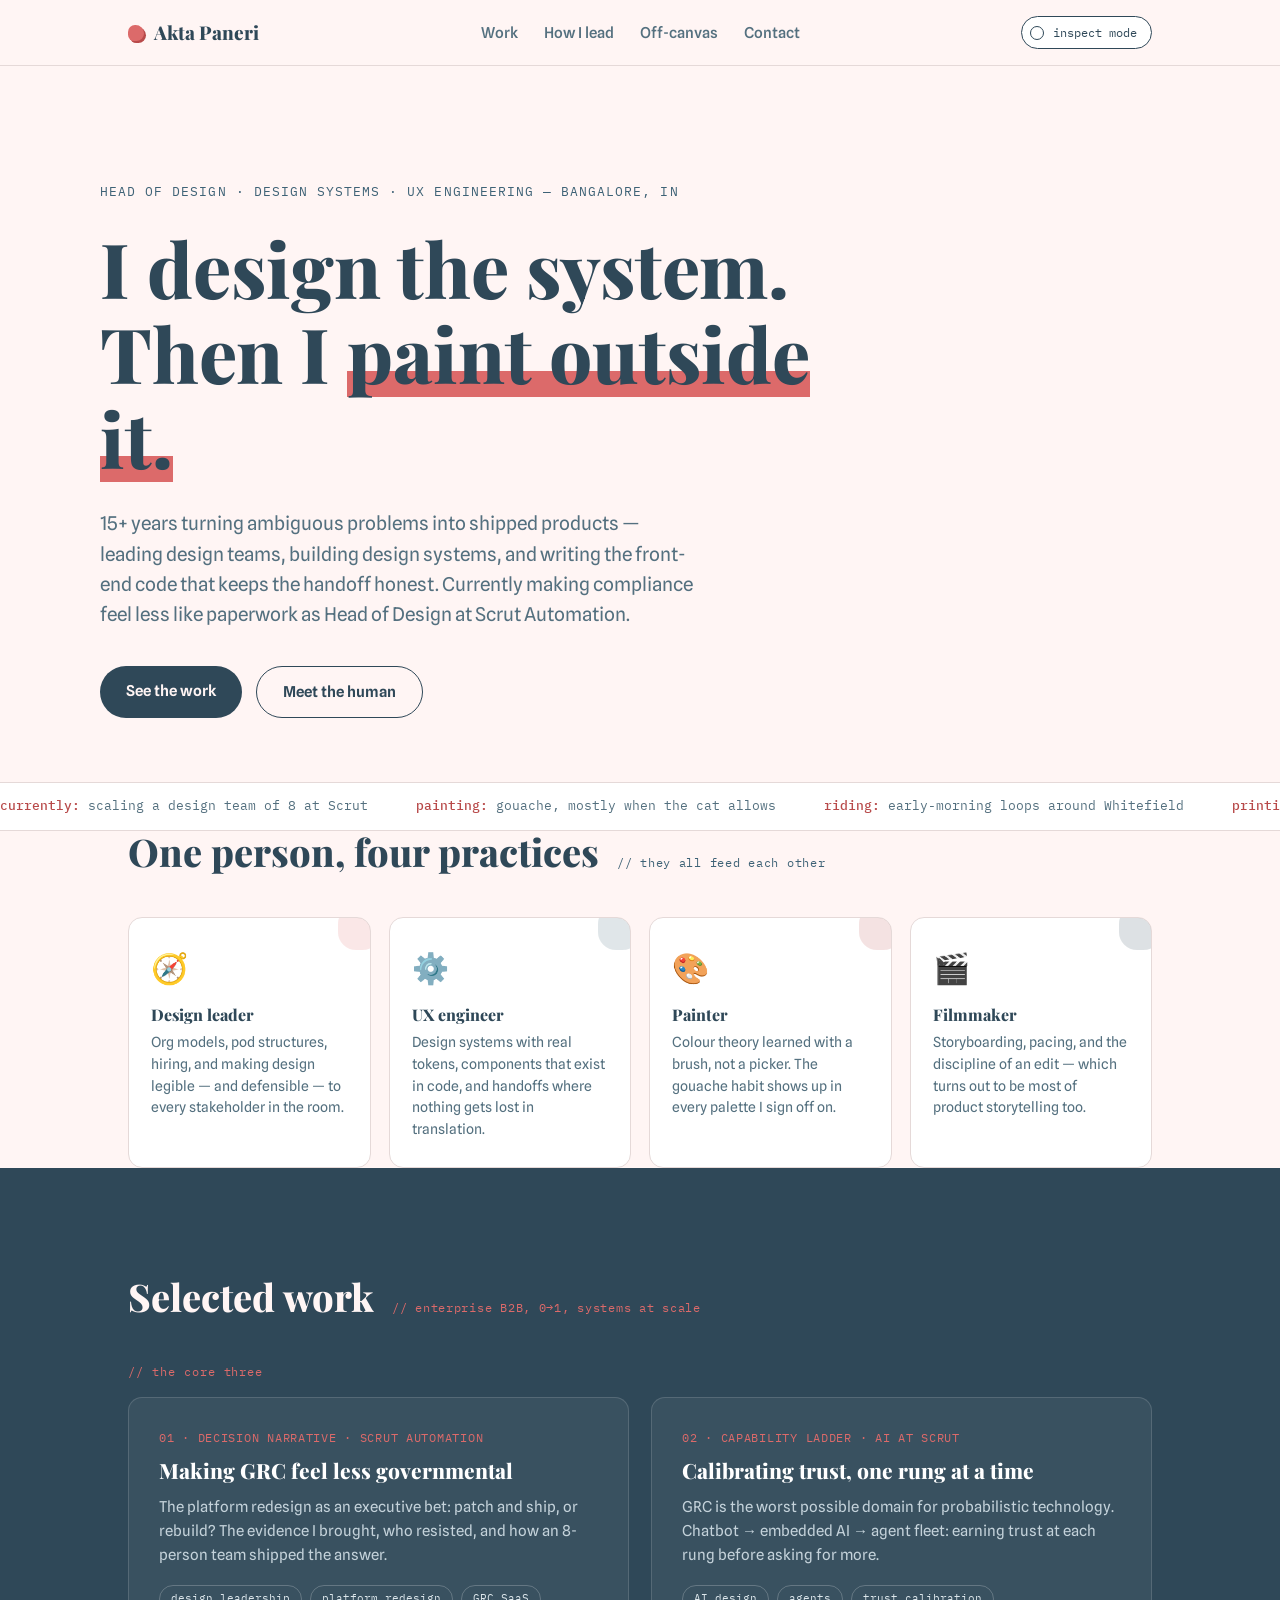
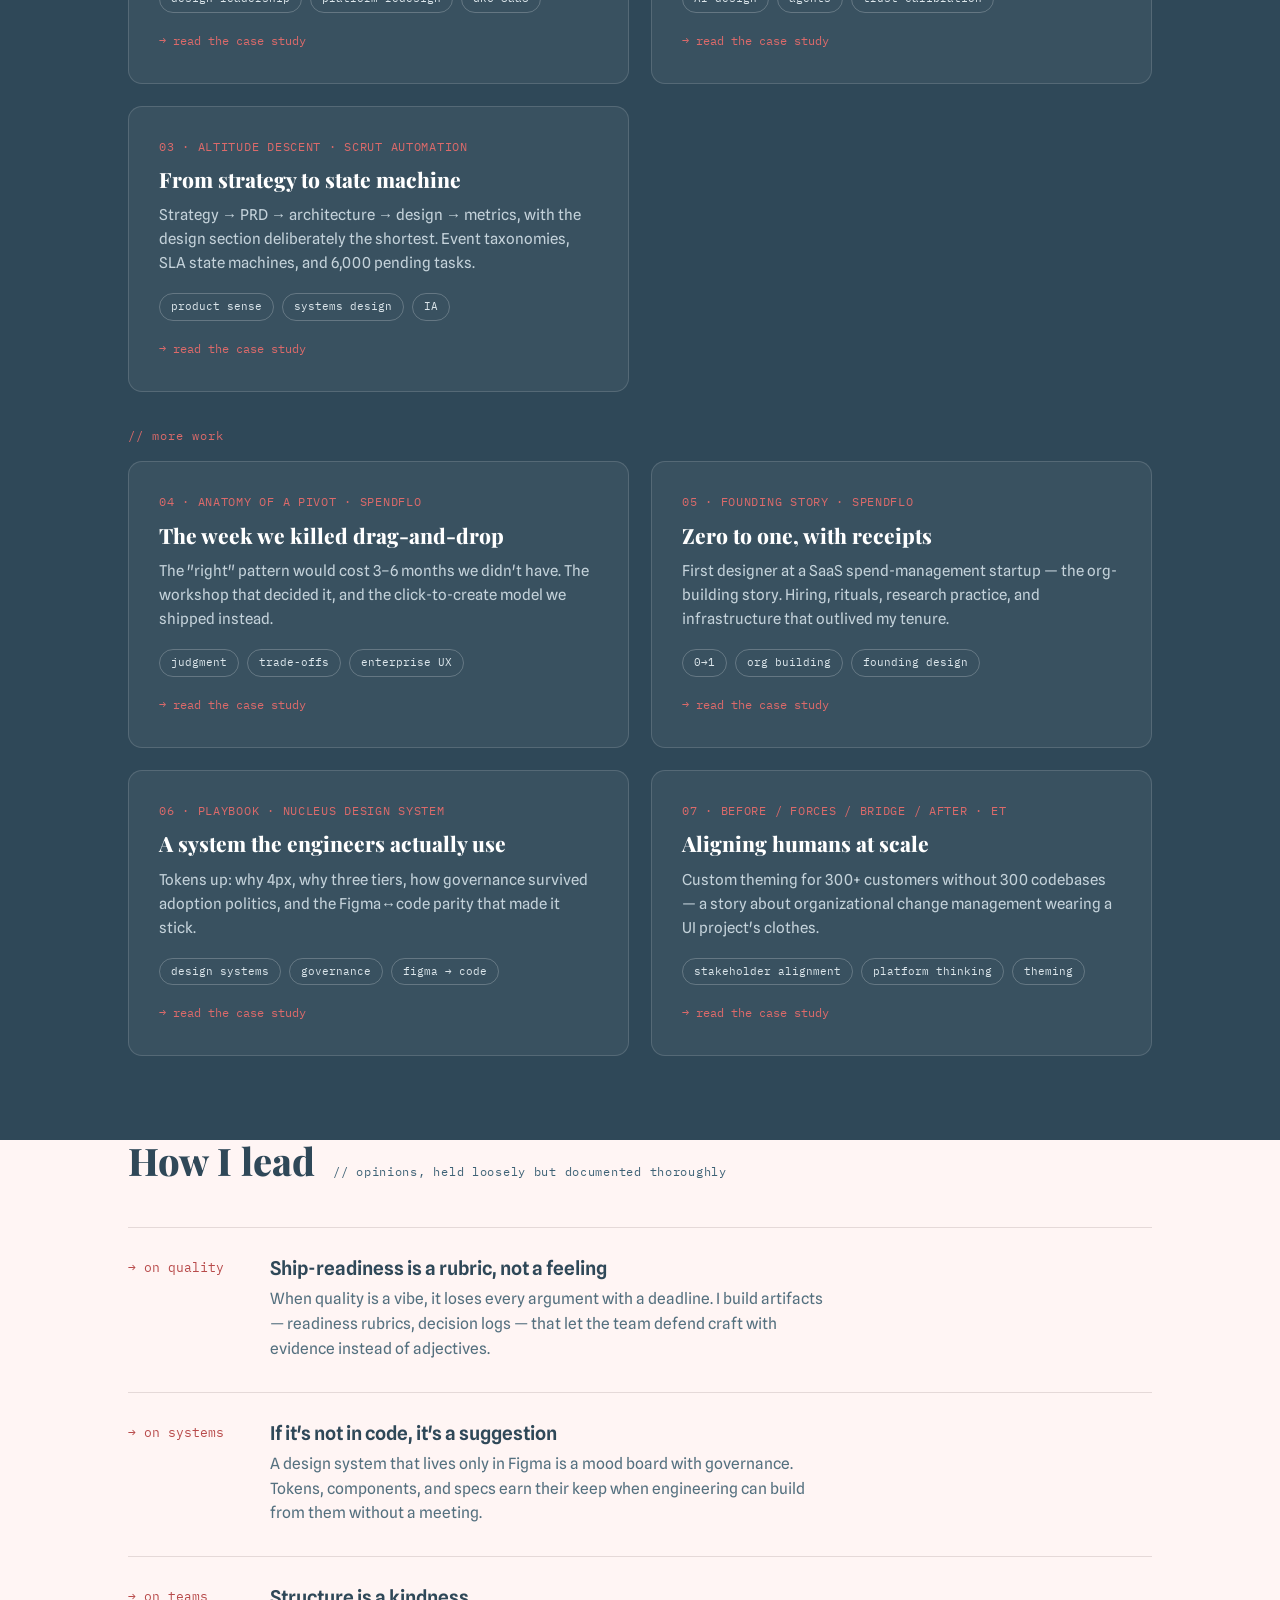
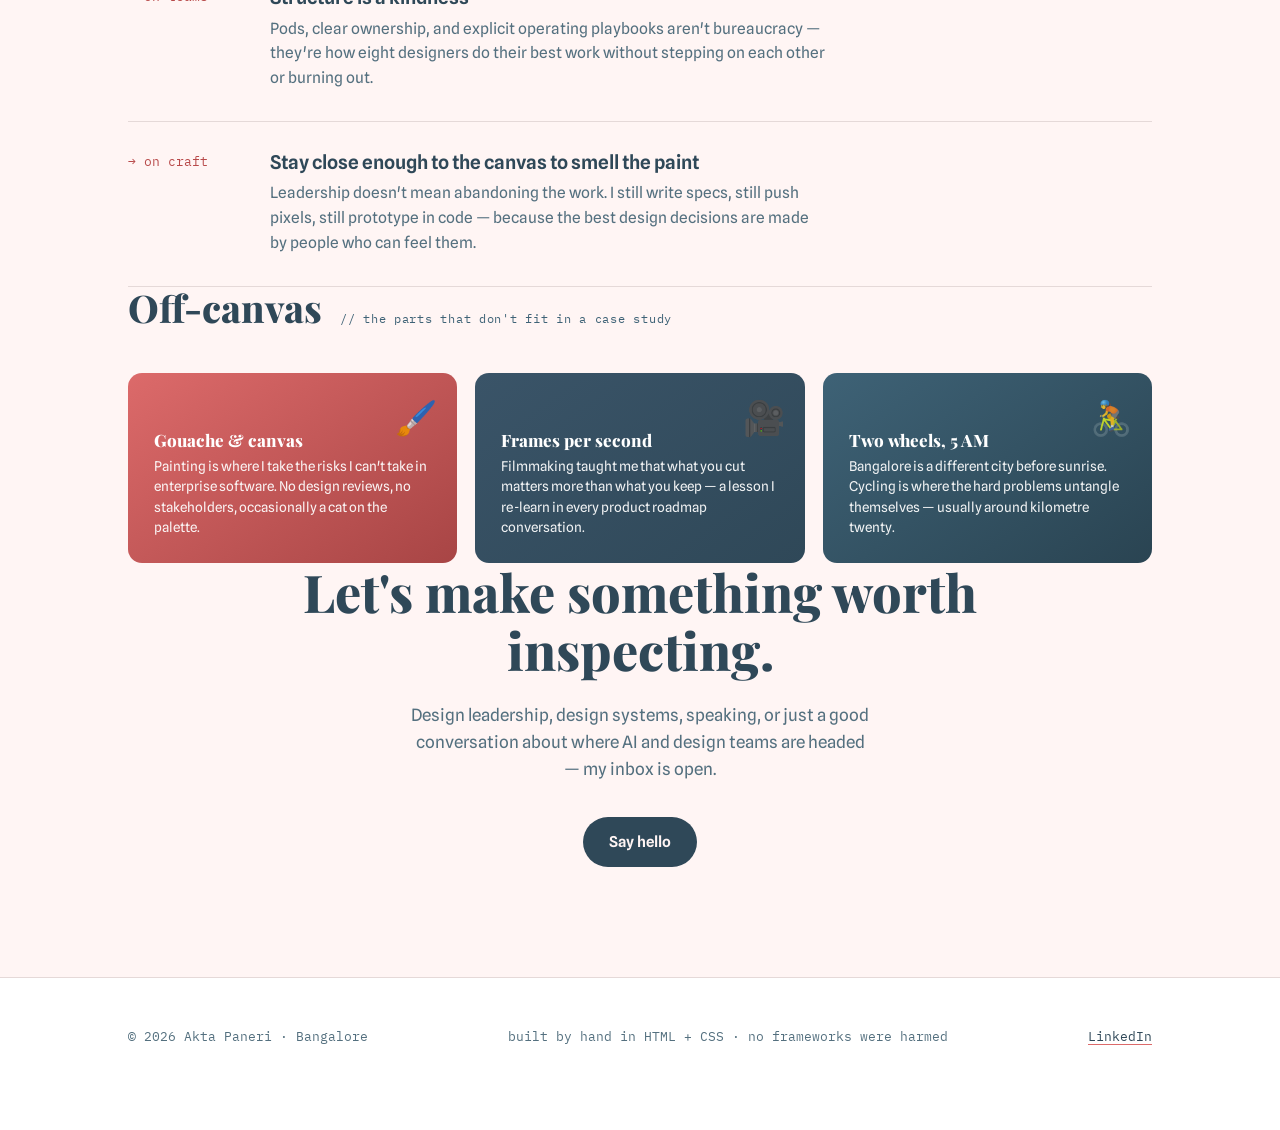
==== index.html @ 6fad6995 "Add files via upload" ====
<!DOCTYPE html>
<html lang="en">
<head>
<meta charset="UTF-8">
<meta name="viewport" content="width=device-width, initial-scale=1.0">
<title>Akta Paneri — Design Leadership & UX Engineering</title>
<meta name="description" content="Akta Paneri — Head of Design. 15+ years building design systems, design teams, and the code that ships them. Also: painter, filmmaker, cyclist, cat person.">
<meta property="og:title" content="Akta Paneri — Design Leadership & UX Engineering">
<meta property="og:description" content="Head of Design with an engineer's hands and a painter's eye.">
<meta property="og:type" content="website">
<meta property="og:url" content="https://aktapaneri.com">
<link rel="preconnect" href="https://fonts.googleapis.com">
<link rel="preconnect" href="https://fonts.gstatic.com" crossorigin>
<link href="https://fonts.googleapis.com/css2?family=Playfair+Display:ital,wght@0,500;0,700;0,800;1,500&family=Spline+Sans:wght@400;500;600&family=IBM+Plex+Mono:ital,wght@0,400;0,500;1,400&display=swap" rel="stylesheet">
<link rel="stylesheet" href="styles.css">
</head>
<body>

<input type="checkbox" id="inspect" aria-label="Toggle inspect mode — reveals design specs across the page">

<div class="page">

<header>
  <nav class="nav" aria-label="Main">
    <a class="logo" href="index.html"><span class="daub" aria-hidden="true"></span>Akta Paneri</a>
    <ul class="nav-links">
      <li><a href="#work">Work</a></li>
      <li><a href="#how">How I lead</a></li>
      <li><a href="#beyond">Off-canvas</a></li>
      <li><a href="#contact">Contact</a></li>
    </ul>
    <label class="inspect-label" for="inspect" title="Reveal the design specs of this very page">
      <span class="dot" aria-hidden="true"></span> inspect mode
    </label>
  </nav>
</header>

<main id="top">

  <!-- HERO -->
  <section class="hero wrap">
    <p class="eyebrow">HEAD OF DESIGN · DESIGN SYSTEMS · UX ENGINEERING — BANGALORE, IN</p>
    <h1 class="spec-target">
      <span class="spec h1-type">font: Playfair Display / clamp(40–76px)</span>
      I design the system.<br>
      Then I <span class="underline">paint outside it.</span>
      <span class="spec h1-size">line-height: 1.05 · tracking: -0.01em</span>
    </h1>
    <p class="lede spec-target">
      <span class="spec lede-w">max-width: 54ch · color: --ink-soft</span>
      15+ years turning ambiguous problems into shipped products — leading design teams,
      building design systems, and writing the front-end code that keeps the handoff honest.
      Currently making compliance feel less like paperwork as Head of Design at Scrut Automation.
    </p>
    <div class="cta-row">
      <a class="btn btn-primary" href="#work">See the work</a>
      <a class="btn btn-ghost" href="#beyond">Meet the human</a>
    </div>
  </section>

  <!-- TICKER -->
  <div class="ticker" aria-label="Currently">
    <div class="ticker-track">
      <span><b>currently:</b> scaling a design team of 8 at Scrut</span>
      <span><b>painting:</b> gouache, mostly when the cat allows</span>
      <span><b>riding:</b> early-morning loops around Whitefield</span>
      <span><b>printing:</b> 8-bit pixel art in four-colour PLA</span>
      <span><b>fostering:</b> one extremely opinionated kitten</span>
      <span><b>currently:</b> scaling a design team of 8 at Scrut</span>
      <span><b>painting:</b> gouache, mostly when the cat allows</span>
      <span><b>riding:</b> early-morning loops around Whitefield</span>
      <span><b>printing:</b> 8-bit pixel art in four-colour PLA</span>
      <span><b>fostering:</b> one extremely opinionated kitten</span>
    </div>
  </div>

  <!-- IDENTITIES -->
  <section class="wrap">
    <div class="section-head">
      <h2>One person, four practices</h2>
      <span class="tag">// they all feed each other</span>
    </div>
    <div class="identity-grid">
      <div class="identity spec-target">
        <span class="spec card-pad">radius: 14px · pad: 26/22</span>
        <span class="icon" aria-hidden="true">🧭</span>
        <h3>Design leader</h3>
        <p>Org models, pod structures, hiring, and making design legible — and defensible — to every stakeholder in the room.</p>
      </div>
      <div class="identity">
        <span class="icon" aria-hidden="true">⚙️</span>
        <h3>UX engineer</h3>
        <p>Design systems with real tokens, components that exist in code, and handoffs where nothing gets lost in translation.</p>
      </div>
      <div class="identity">
        <span class="icon" aria-hidden="true">🎨</span>
        <h3>Painter</h3>
        <p>Colour theory learned with a brush, not a picker. The gouache habit shows up in every palette I sign off on.</p>
      </div>
      <div class="identity">
        <span class="icon" aria-hidden="true">🎬</span>
        <h3>Filmmaker</h3>
        <p>Storyboarding, pacing, and the discipline of an edit — which turns out to be most of product storytelling too.</p>
      </div>
    </div>
  </section>

  <!-- WORK -->
  <section class="work" id="work">
    <div class="wrap">
      <div class="section-head">
        <h2>Selected work</h2>
        <span class="tag">// enterprise B2B, 0→1, systems at scale</span>
      </div>
      <p class="work-tier">// the core three</p>
      <div class="work-grid">
        <a class="work-card" href="projects/scrut-platform.html">
          <p class="role">01 · DECISION NARRATIVE · SCRUT AUTOMATION</p>
          <h3>Making GRC feel less governmental</h3>
          <p>The platform redesign as an executive bet: patch and ship, or rebuild? The evidence I brought, who resisted, and how an 8-person team shipped the answer.</p>
          <div class="chips"><span class="chip">design leadership</span><span class="chip">platform redesign</span><span class="chip">GRC SaaS</span></div>
          <span class="view">→ read the case study</span>
        </a>
        <a class="work-card" href="projects/ai-at-scrut.html">
          <p class="role">02 · CAPABILITY LADDER · AI AT SCRUT</p>
          <h3>Calibrating trust, one rung at a time</h3>
          <p>GRC is the worst possible domain for probabilistic technology. Chatbot → embedded AI → agent fleet: earning trust at each rung before asking for more.</p>
          <div class="chips"><span class="chip">AI design</span><span class="chip">agents</span><span class="chip">trust calibration</span></div>
          <span class="view">→ read the case study</span>
        </a>
        <a class="work-card" href="projects/notification-task-center.html">
          <p class="role">03 · ALTITUDE DESCENT · SCRUT AUTOMATION</p>
          <h3>From strategy to state machine</h3>
          <p>Strategy → PRD → architecture → design → metrics, with the design section deliberately the shortest. Event taxonomies, SLA state machines, and 6,000 pending tasks.</p>
          <div class="chips"><span class="chip">product sense</span><span class="chip">systems design</span><span class="chip">IA</span></div>
          <span class="view">→ read the case study</span>
        </a>
      </div>
      <p class="work-tier">// more work</p>
      <div class="work-grid">
        <a class="work-card" href="projects/workflow-builder.html">
          <p class="role">04 · ANATOMY OF A PIVOT · SPENDFLO</p>
          <h3>The week we killed drag-and-drop</h3>
          <p>The "right" pattern would cost 3–6 months we didn't have. The workshop that decided it, and the click-to-create model we shipped instead.</p>
          <div class="chips"><span class="chip">judgment</span><span class="chip">trade-offs</span><span class="chip">enterprise UX</span></div>
          <span class="view">→ read the case study</span>
        </a>
        <a class="work-card" href="projects/spendflo.html">
          <p class="role">05 · FOUNDING STORY · SPENDFLO</p>
          <h3>Zero to one, with receipts</h3>
          <p>First designer at a SaaS spend-management startup — the org-building story. Hiring, rituals, research practice, and infrastructure that outlived my tenure.</p>
          <div class="chips"><span class="chip">0→1</span><span class="chip">org building</span><span class="chip">founding design</span></div>
          <span class="view">→ read the case study</span>
        </a>
        <a class="work-card" href="projects/nucleus-design-system.html">
          <p class="role">06 · PLAYBOOK · NUCLEUS DESIGN SYSTEM</p>
          <h3>A system the engineers actually use</h3>
          <p>Tokens up: why 4px, why three tiers, how governance survived adoption politics, and the Figma↔code parity that made it stick.</p>
          <div class="chips"><span class="chip">design systems</span><span class="chip">governance</span><span class="chip">figma → code</span></div>
          <span class="view">→ read the case study</span>
        </a>
        <a class="work-card" href="projects/et-webinar.html">
          <p class="role">07 · BEFORE / FORCES / BRIDGE / AFTER · ET</p>
          <h3>Aligning humans at scale</h3>
          <p>Custom theming for 300+ customers without 300 codebases — a story about organizational change management wearing a UI project's clothes.</p>
          <div class="chips"><span class="chip">stakeholder alignment</span><span class="chip">platform thinking</span><span class="chip">theming</span></div>
          <span class="view">→ read the case study</span>
        </a>
      </div>
    </section>

  <!-- PRINCIPLES -->
  <section class="wrap" id="how">
    <div class="section-head">
      <h2>How I lead</h2>
      <span class="tag">// opinions, held loosely but documented thoroughly</span>
    </div>
    <div class="principles">
      <div class="principle">
        <span class="marker">→ on quality</span>
        <div>
          <h3>Ship-readiness is a rubric, not a feeling</h3>
          <p>When quality is a vibe, it loses every argument with a deadline. I build artifacts — readiness rubrics, decision logs — that let the team defend craft with evidence instead of adjectives.</p>
        </div>
      </div>
      <div class="principle">
        <span class="marker">→ on systems</span>
        <div>
          <h3>If it's not in code, it's a suggestion</h3>
          <p>A design system that lives only in Figma is a mood board with governance. Tokens, components, and specs earn their keep when engineering can build from them without a meeting.</p>
        </div>
      </div>
      <div class="principle">
        <span class="marker">→ on teams</span>
        <div>
          <h3>Structure is a kindness</h3>
          <p>Pods, clear ownership, and explicit operating playbooks aren't bureaucracy — they're how eight designers do their best work without stepping on each other or burning out.</p>
        </div>
      </div>
      <div class="principle">
        <span class="marker">→ on craft</span>
        <div>
          <h3>Stay close enough to the canvas to smell the paint</h3>
          <p>Leadership doesn't mean abandoning the work. I still write specs, still push pixels, still prototype in code — because the best design decisions are made by people who can feel them.</p>
        </div>
      </div>
    </div>
  </section>

  <!-- BEYOND -->
  <section class="wrap" id="beyond">
    <div class="section-head">
      <h2>Off-canvas</h2>
      <span class="tag">// the parts that don't fit in a case study</span>
    </div>
    <div class="beyond-grid">
      <div class="beyond paint">
        <span class="glyph" aria-hidden="true">🖌️</span>
        <h3>Gouache &amp; canvas</h3>
        <p>Painting is where I take the risks I can't take in enterprise software. No design reviews, no stakeholders, occasionally a cat on the palette.</p>
      </div>
      <div class="beyond film">
        <span class="glyph" aria-hidden="true">🎥</span>
        <h3>Frames per second</h3>
        <p>Filmmaking taught me that what you cut matters more than what you keep — a lesson I re-learn in every product roadmap conversation.</p>
      </div>
      <div class="beyond cycle">
        <span class="glyph" aria-hidden="true">🚴</span>
        <h3>Two wheels, 5 AM</h3>
        <p>Bangalore is a different city before sunrise. Cycling is where the hard problems untangle themselves — usually around kilometre twenty.</p>
      </div>
    </div>
  </section>

  <!-- CONTACT -->
  <section class="contact wrap" id="contact">
    <h2>Let's make something worth inspecting.</h2>
    <p>Design leadership, design systems, speaking, or just a good conversation about where AI and design teams are headed — my inbox is open.</p>
    <!-- TODO: replace with your real email -->
    <a class="btn btn-primary" href="mailto:hello@aktapaneri.com">Say hello</a>
  </section>

</main>

<footer>
  <div class="wrap footer-row">
    <span>© 2026 Akta Paneri · Bangalore</span>
    <span>built by hand in HTML + CSS · no frameworks were harmed</span>
    <!-- TODO: replace with your real LinkedIn URL -->
    <span><a href="https://www.linkedin.com/in/aktapaneri" rel="me">LinkedIn</a></span>
  </div>
  <div class="cat" title="quality assurance lead" aria-hidden="true"><div class="f1"></div><div class="f2"></div></div>
  <div class="kitten" title="junior QA (intern)" aria-hidden="true"><div class="f1"></div><div class="f2"></div></div>
</footer>

<span class="grid-note">inspect mode: on · grid 8px · tokens visible</span>

</div><!-- /.page -->

</body>
</html>
---- styles.css ----
/* ============================================================
   AKTA PANERI — PORTFOLIO STYLESHEET (shared across all pages)
   Tokens first. Obviously.
   ============================================================ */
:root{
  --paper:#FFF5F4;        /* blush paper */
  --ink:#2F4858;          /* main grey — slate */
  --ink-soft:#54707F;     /* slate 60 — secondary text */
  --marigold:#DC6A6A;     /* accent — dusty rose */
  --vermilion:#B84A4A;    /* accent deep — derived from DC6A6A */
  --teal:#3E6276;         /* slate 70 — eyebrows/tags */
  --line:#E5D9D8;         /* hairline — slate-tinted blush */
  --card:#FFFFFF;
  --spec:#1F6E9C;         /* inspect-mode blue (distinct from accent) */
  --radius:14px;
  --max:1080px;
  --font-display:'Playfair Display', Georgia, 'Times New Roman', serif;
  --font-body:'Spline Sans', sans-serif;
  --font-mono:'IBM Plex Mono', monospace;
}

*{margin:0;padding:0;box-sizing:border-box}
html{scroll-behavior:smooth}
body{
  font-family:var(--font-body);
  background:var(--paper);
  color:var(--ink);
  line-height:1.6;
  font-size:17px;
}
img{max-width:100%;display:block}
a{color:inherit}
::selection{background:var(--marigold);color:var(--ink)}

h1,h2,h3{font-family:var(--font-display);font-weight:800;line-height:1.12;letter-spacing:0}

.wrap{max-width:var(--max);margin:0 auto;padding:0 28px}

/* ============================================================
   INSPECT TOGGLE — checkbox hack, no JS
   ============================================================ */
#inspect{position:absolute;opacity:0;pointer-events:none}

.inspect-label{
  display:flex;align-items:center;gap:9px;
  font-family:var(--font-mono);font-size:12px;
  cursor:pointer;user-select:none;
  border:1.5px solid var(--ink);border-radius:99px;
  padding:6px 14px 6px 8px;
  background:var(--card);
  transition:background .2s, color .2s;
}
.inspect-label .dot{
  width:14px;height:14px;border-radius:50%;
  border:1.5px solid var(--ink);
  transition:background .2s;
}
.inspect-label:hover{background:var(--ink);color:var(--paper)}
.inspect-label:hover .dot{border-color:var(--paper)}
#inspect:checked ~ .page .inspect-label{background:var(--spec);border-color:var(--spec);color:#fff}
#inspect:checked ~ .page .inspect-label .dot{background:#fff;border-color:#fff}
#inspect:focus-visible ~ .page .inspect-label{outline:3px solid var(--marigold);outline-offset:2px}

.spec{
  display:none;
  font-family:var(--font-mono);font-size:11px;font-weight:500;
  color:var(--spec);
  pointer-events:none;
  white-space:nowrap;
}
#inspect:checked ~ .page .spec{display:block;position:absolute}
#inspect:checked ~ .page .spec-target{outline:1.5px dashed var(--spec);outline-offset:4px;position:relative}
#inspect:checked ~ .page{
  background-image:
    linear-gradient(rgba(31,110,156,.06) 1px, transparent 1px),
    linear-gradient(90deg, rgba(31,110,156,.06) 1px, transparent 1px);
  background-size:8px 8px;
}
#inspect:checked ~ .page .grid-note{
  display:block;position:fixed;bottom:18px;left:18px;
  background:var(--spec);color:#fff;
  font-family:var(--font-mono);font-size:11px;
  padding:6px 12px;border-radius:6px;z-index:99;
}
.grid-note{display:none}

/* ============================================================
   HEADER
   ============================================================ */
header{
  position:sticky;top:0;z-index:50;
  background:rgba(255,245,244,.88);
  backdrop-filter:blur(8px);
  border-bottom:1px solid var(--line);
}
.nav{
  display:flex;align-items:center;justify-content:space-between;
  padding:16px 28px;max-width:var(--max);margin:0 auto;gap:16px;
}
.logo{
  font-family:var(--font-display);font-weight:800;font-size:19px;text-decoration:none;
  display:flex;align-items:center;gap:10px;
}
.logo .daub{
  width:16px;height:16px;border-radius:50% 60% 55% 45%;
  background:var(--marigold);display:inline-block;
  box-shadow:2px 2px 0 var(--vermilion);
}
.nav-links{display:flex;gap:26px;list-style:none}
.nav-links a{text-decoration:none;font-size:15px;font-weight:500;color:var(--ink-soft);transition:color .15s}
.nav-links a:hover{color:var(--vermilion)}

/* ============================================================
   HERO (homepage)
   ============================================================ */
.hero{padding:116px 0 64px;position:relative}
.hero .eyebrow{font-family:var(--font-mono);font-size:13px;letter-spacing:.08em;color:var(--teal);margin-bottom:22px}
.hero h1{font-size:clamp(40px, 6.4vw, 76px);max-width:15ch;position:relative}
.hero h1 .underline{background:linear-gradient(transparent 68%, var(--marigold) 68%, var(--marigold) 94%, transparent 94%)}
.hero p.lede{margin-top:28px;max-width:54ch;font-size:19px;color:var(--ink-soft)}
.hero .cta-row{display:flex;gap:14px;margin-top:36px;flex-wrap:wrap}

.btn{
  font-family:var(--font-body);font-weight:600;font-size:15px;
  text-decoration:none;border-radius:99px;padding:13px 26px;
  display:inline-block;transition:transform .15s, box-shadow .15s;
}
.btn-primary{background:var(--ink);color:var(--paper)}
.btn-primary:hover{transform:translateY(-2px);box-shadow:0 6px 0 var(--marigold)}
.btn-ghost{border:1.5px solid var(--ink);color:var(--ink)}
.btn-ghost:hover{transform:translateY(-2px);box-shadow:0 6px 0 var(--line)}

.spec.h1-type{top:-22px;left:0}
.spec.h1-size{bottom:-24px;right:0}
.spec.lede-w{top:-20px;left:0}
.spec.card-pad{top:8px;right:10px}

/* ticker */
.ticker{border-top:1px solid var(--line);border-bottom:1px solid var(--line);overflow:hidden;padding:13px 0;background:var(--card)}
.ticker-track{
  display:flex;gap:48px;width:max-content;
  animation:scroll 28s linear infinite;
  font-family:var(--font-mono);font-size:13px;color:var(--ink-soft);
}
.ticker-track span b{color:var(--vermilion);font-weight:500}
@keyframes scroll{to{transform:translateX(-50%)}}

/* ============================================================
   SECTIONS (shared)
   ============================================================ */
section{padding:108px 0 84px}
section[id]{scroll-margin-top:84px} /* sticky header offset for anchor jumps */
.section-head{display:flex;align-items:baseline;gap:18px;margin-bottom:44px;flex-wrap:wrap}
.section-head h2{font-size:clamp(26px,3.4vw,38px)}
.section-head .tag{font-family:var(--font-mono);font-size:12px;color:var(--teal);letter-spacing:.06em}

/* identities */
.identity-grid{display:grid;grid-template-columns:repeat(4,1fr);gap:18px}
.identity{
  background:var(--card);border:1px solid var(--line);border-radius:var(--radius);
  padding:26px 22px;position:relative;overflow:hidden;
  transition:transform .2s, box-shadow .2s;
}
.identity:hover{transform:translateY(-4px) rotate(-.6deg);box-shadow:0 10px 24px rgba(16,29,51,.08)}
.identity .icon{font-size:30px;margin-bottom:14px;display:block}
.identity h3{font-size:16px;margin-bottom:8px}
.identity p{font-size:14px;color:var(--ink-soft);line-height:1.55}
.identity::after{
  content:"";position:absolute;top:-14px;right:-14px;
  width:46px;height:46px;border-radius:50% 60% 55% 45%;opacity:.16;
}
.identity:nth-child(1)::after{background:var(--marigold)}
.identity:nth-child(2)::after{background:var(--teal)}
.identity:nth-child(3)::after{background:var(--vermilion)}
.identity:nth-child(4)::after{background:var(--ink)}

/* work (dark section) */
.work{background:var(--ink);color:var(--paper)}
.work .section-head h2{color:var(--paper)}
.work .section-head .tag{color:var(--marigold)}
.work-grid{display:grid;grid-template-columns:1fr 1fr;gap:22px}
.work-tier{font-family:var(--font-mono);font-size:12px;color:var(--marigold);letter-spacing:.08em;margin:34px 0 16px}
.work-tier:first-of-type{margin-top:0}
.work-card{
  background:rgba(255,255,255,.05);
  border:1px solid rgba(255,255,255,.14);
  border-radius:var(--radius);padding:30px;
  position:relative;display:block;text-decoration:none;
  transition:background .2s, transform .2s;
}
.work-card:hover{background:rgba(255,255,255,.09);transform:translateY(-3px)}
.work-card .role{font-family:var(--font-mono);font-size:12px;color:var(--marigold);letter-spacing:.06em;margin-bottom:12px}
.work-card h3{font-size:21px;margin-bottom:12px;color:#fff}
.work-card p{font-size:15px;color:#C4D2DA;line-height:1.6}
.work-card .chips{display:flex;gap:8px;flex-wrap:wrap;margin-top:18px}
.work-card .view{
  font-family:var(--font-mono);font-size:12px;color:var(--marigold);
  margin-top:18px;display:inline-block;
}
.work-card:hover .view{text-decoration:underline}
.chip{
  font-family:var(--font-mono);font-size:11px;
  border:1px solid rgba(255,255,255,.22);border-radius:99px;
  padding:4px 11px;color:#DCE6EB;
}

/* principles */
.principle{
  border-top:1px solid var(--line);padding:30px 0;
  display:grid;grid-template-columns:120px 1fr;gap:22px;align-items:start;
}
.principle:last-child{border-bottom:1px solid var(--line)}
.principle .marker{font-family:var(--font-mono);font-size:13px;color:var(--vermilion)}
.principle h3{font-size:19px;margin-bottom:8px;font-family:var(--font-body);font-weight:600}
.principle p{color:var(--ink-soft);font-size:15.5px;max-width:62ch}

/* beyond */
.beyond-grid{display:grid;grid-template-columns:repeat(3,1fr);gap:18px}
.beyond{
  border-radius:var(--radius);padding:26px;color:#fff;position:relative;overflow:hidden;
  min-height:190px;display:flex;flex-direction:column;justify-content:flex-end;
  transition:transform .2s;
}
.beyond:hover{transform:scale(1.02) rotate(.5deg)}
.beyond h3{font-size:17px;margin-bottom:6px}
.beyond p{font-size:13.5px;opacity:.92;line-height:1.5}
.beyond.paint{background:linear-gradient(145deg, var(--marigold), #A84545)}
.beyond.film{background:linear-gradient(145deg, #3A5468, var(--ink))}
.beyond.cycle{background:linear-gradient(145deg, var(--teal), #2A4452)}
.beyond .glyph{position:absolute;top:18px;right:20px;font-size:34px;opacity:.85}

/* contact */
.contact{text-align:center;padding-bottom:110px}
.contact h2{font-size:clamp(30px,4.4vw,52px);max-width:20ch;margin:0 auto}
.contact p{margin:22px auto 34px;max-width:46ch;color:var(--ink-soft)}

/* ============================================================
   PROJECT PAGES
   ============================================================ */
.project-hero{padding:100px 0 48px}
.breadcrumb{
  font-family:var(--font-mono);font-size:12.5px;color:var(--ink-soft);
  margin-bottom:30px;
}
.breadcrumb a{color:var(--teal);text-decoration:none}
.breadcrumb a:hover{text-decoration:underline}
.project-hero .eyebrow{font-family:var(--font-mono);font-size:13px;letter-spacing:.08em;color:var(--teal);margin-bottom:18px}
.project-hero h1{font-size:clamp(34px, 5vw, 58px);max-width:18ch}
.project-hero p.lede{margin-top:22px;max-width:58ch;font-size:18px;color:var(--ink-soft)}

/* metadata block — the fill-in spec sheet */
.meta-sheet{
  margin-top:44px;
  background:var(--card);border:1px solid var(--line);border-radius:var(--radius);
  padding:8px 30px;
}
.meta-grid{
  display:grid;grid-template-columns:repeat(3,1fr);gap:0 36px;
}
.meta-item{padding:20px 0;border-bottom:1px solid var(--line)}
.meta-grid .meta-item:nth-last-child(-n+3){border-bottom:none}
.meta-item dt{
  font-family:var(--font-mono);font-size:11px;letter-spacing:.08em;
  text-transform:uppercase;color:var(--teal);margin-bottom:6px;
}
.meta-item dd{font-size:15px;font-weight:500}
.meta-item dd .todo{color:var(--vermilion);font-style:italic;font-weight:400}

/* case study body */
.case-body{padding:72px 0 56px}
.case-section{margin-bottom:64px}
.case-section h2{font-size:clamp(22px,2.8vw,30px);margin-bottom:18px}
.case-section h2 .kicker{
  display:block;font-family:var(--font-mono);font-size:12px;
  color:var(--vermilion);letter-spacing:.06em;margin-bottom:10px;
}
.case-section p{max-width:66ch;color:var(--ink-soft);margin-bottom:14px}
.case-section ul{max-width:66ch;color:var(--ink-soft);padding-left:22px;margin-bottom:14px}
.case-section li{margin-bottom:8px}

/* outcome stats */
.outcomes{display:grid;grid-template-columns:repeat(3,1fr);gap:18px;margin-top:28px}
.outcome{
  background:var(--card);border:1px solid var(--line);border-radius:var(--radius);
  padding:24px;text-align:left;
}
.outcome .num{font-family:var(--font-display);font-weight:800;font-size:34px;color:var(--vermilion);line-height:1}
.outcome .label{font-size:13.5px;color:var(--ink-soft);margin-top:10px}

/* screenshot placeholders / gallery */
.shot{margin:34px 0}
.shot .frame{
  border:1px solid var(--line);border-radius:var(--radius);
  background:var(--card);overflow:hidden;
  box-shadow:0 14px 36px rgba(16,29,51,.07);
}
.shot .frame img{width:100%}
.shot .placeholder{
  aspect-ratio:16/9;
  display:flex;flex-direction:column;align-items:center;justify-content:center;gap:10px;
  border:2px dashed var(--line);border-radius:var(--radius);
  background:repeating-linear-gradient(45deg, #FFFBFA, #FFFBFA 14px, #F8EDEC 14px, #F8EDEC 28px);
  color:var(--ink-soft);font-family:var(--font-mono);font-size:13px;text-align:center;padding:24px;
}
.shot .placeholder b{color:var(--vermilion);font-weight:500}
.shot figcaption{
  font-family:var(--font-mono);font-size:12.5px;color:var(--ink-soft);
  margin-top:12px;padding-left:4px;
}
.shot-pair{display:grid;grid-template-columns:1fr 1fr;gap:18px}
.shot-pair .shot{margin:0}

/* PDF case study banner */
.pdf-banner{
  background:var(--ink);color:var(--paper);
  border-radius:var(--radius);padding:36px;
  display:flex;align-items:center;justify-content:space-between;gap:24px;flex-wrap:wrap;
  margin:24px 0 64px;
}
.pdf-banner h3{font-size:20px;margin-bottom:6px;color:#fff}
.pdf-banner p{font-size:14.5px;color:#C4D2DA;max-width:48ch}
.pdf-banner .btn-primary{background:var(--marigold);color:var(--ink)}
.pdf-banner .btn-primary:hover{box-shadow:0 6px 0 rgba(255,255,255,.25)}

/* prev / next */
.project-nav{
  display:grid;grid-template-columns:1fr 1fr;gap:18px;
  padding:0 0 90px;
}
.project-nav a{
  border:1px solid var(--line);border-radius:var(--radius);
  background:var(--card);padding:24px;text-decoration:none;
  transition:transform .15s, box-shadow .15s;
}
.project-nav a:hover{transform:translateY(-3px);box-shadow:0 8px 20px rgba(16,29,51,.08)}
.project-nav .dir{font-family:var(--font-mono);font-size:11.5px;color:var(--teal);letter-spacing:.06em}
.project-nav .title{font-weight:600;margin-top:8px;font-size:16px}
.project-nav a.next{text-align:right}

/* ============================================================
   FOOTER + THE CAT
   ============================================================ */
footer{
  border-top:1px solid var(--line);background:var(--card);
  padding:48px 0 84px;position:relative;overflow:hidden;
}
.footer-row{
  display:flex;justify-content:space-between;align-items:center;
  flex-wrap:wrap;gap:14px;
  font-family:var(--font-mono);font-size:12.5px;color:var(--ink-soft);
}
.footer-row a{color:var(--ink);text-decoration:none;border-bottom:1.5px solid var(--marigold)}

/* pixel cat — black & orange tortie, two-frame walk cycle, zero JS.
   Each frame is one box-shadow pixel map; .f1/.f2 alternate via steps(). */
.cat{
  --cat-black:#181210;
  --cat-orange:#E8762D;
  position:absolute;bottom:14px;left:-120px;
  width:102px;height:48px;
  animation:prowl 30s linear infinite;
}
.cat .f1,.cat .f2{
  position:absolute;bottom:0;left:0;
  width:6px;height:6px;
}
.cat .f1{
  box-shadow: 66px -42px var(--cat-black), 90px -42px var(--cat-black), 66px -36px var(--cat-black), 72px -36px var(--cat-black), 78px -36px var(--cat-black), 84px -36px var(--cat-black), 90px -36px var(--cat-black), 12px -30px var(--cat-orange), 66px -30px var(--cat-black), 72px -30px var(--cat-black), 78px -30px var(--cat-orange), 84px -30px var(--cat-black), 90px -30px var(--cat-black), 12px -24px var(--cat-black), 66px -24px var(--cat-black), 72px -24px var(--cat-black), 78px -24px var(--cat-black), 84px -24px var(--cat-black), 90px -24px var(--cat-black), 12px -18px var(--cat-black), 18px -18px var(--cat-black), 24px -18px var(--cat-black), 30px -18px var(--cat-black), 36px -18px var(--cat-black), 42px -18px var(--cat-black), 48px -18px var(--cat-black), 54px -18px var(--cat-black), 60px -18px var(--cat-black), 66px -18px var(--cat-black), 72px -18px var(--cat-black), 78px -18px var(--cat-black), 84px -18px var(--cat-black), 6px -12px var(--cat-black), 12px -12px var(--cat-black), 18px -12px var(--cat-orange), 24px -12px var(--cat-orange), 30px -12px var(--cat-black), 36px -12px var(--cat-black), 42px -12px var(--cat-black), 48px -12px var(--cat-black), 54px -12px var(--cat-orange), 60px -12px var(--cat-orange), 66px -12px var(--cat-black), 72px -12px var(--cat-black), 78px -12px var(--cat-black), 84px -12px var(--cat-black), 6px -6px var(--cat-black), 12px -6px var(--cat-black), 18px -6px var(--cat-orange), 24px -6px var(--cat-orange), 30px -6px var(--cat-black), 36px -6px var(--cat-black), 42px -6px var(--cat-black), 48px -6px var(--cat-black), 54px -6px var(--cat-orange), 60px -6px var(--cat-orange), 66px -6px var(--cat-black), 72px -6px var(--cat-black), 78px -6px var(--cat-black), 12px 0px var(--cat-black), 36px 0px var(--cat-black), 66px 0px var(--cat-black), 84px 0px var(--cat-black);
  animation:stepA .5s steps(1) infinite;
}
.cat .f2{
  box-shadow: 66px -42px var(--cat-black), 90px -42px var(--cat-black), 66px -36px var(--cat-black), 72px -36px var(--cat-black), 78px -36px var(--cat-black), 84px -36px var(--cat-black), 90px -36px var(--cat-black), 12px -30px var(--cat-orange), 66px -30px var(--cat-black), 72px -30px var(--cat-black), 78px -30px var(--cat-orange), 84px -30px var(--cat-black), 90px -30px var(--cat-black), 12px -24px var(--cat-black), 66px -24px var(--cat-black), 72px -24px var(--cat-black), 78px -24px var(--cat-black), 84px -24px var(--cat-black), 90px -24px var(--cat-black), 12px -18px var(--cat-black), 18px -18px var(--cat-black), 24px -18px var(--cat-black), 30px -18px var(--cat-black), 36px -18px var(--cat-black), 42px -18px var(--cat-black), 48px -18px var(--cat-black), 54px -18px var(--cat-black), 60px -18px var(--cat-black), 66px -18px var(--cat-black), 72px -18px var(--cat-black), 78px -18px var(--cat-black), 84px -18px var(--cat-black), 6px -12px var(--cat-black), 12px -12px var(--cat-black), 18px -12px var(--cat-orange), 24px -12px var(--cat-orange), 30px -12px var(--cat-black), 36px -12px var(--cat-black), 42px -12px var(--cat-black), 48px -12px var(--cat-black), 54px -12px var(--cat-orange), 60px -12px var(--cat-orange), 66px -12px var(--cat-black), 72px -12px var(--cat-black), 78px -12px var(--cat-black), 84px -12px var(--cat-black), 6px -6px var(--cat-black), 12px -6px var(--cat-black), 18px -6px var(--cat-orange), 24px -6px var(--cat-orange), 30px -6px var(--cat-black), 36px -6px var(--cat-black), 42px -6px var(--cat-black), 48px -6px var(--cat-black), 54px -6px var(--cat-orange), 60px -6px var(--cat-orange), 66px -6px var(--cat-black), 72px -6px var(--cat-black), 78px -6px var(--cat-black), 18px 0px var(--cat-black), 42px 0px var(--cat-black), 60px 0px var(--cat-black), 78px 0px var(--cat-black);
  animation:stepB .5s steps(1) infinite;
}
@keyframes stepA{0%,49.9%{opacity:1}50%,100%{opacity:0}}
@keyframes stepB{0%,49.9%{opacity:0}50%,100%{opacity:1}}
@keyframes prowl{
  0%{left:-120px;transform:scaleX(1)}
  46%{left:calc(100% + 30px);transform:scaleX(1)}
  50%{left:calc(100% + 30px);transform:scaleX(-1)}
  96%{left:-120px;transform:scaleX(-1)}
  100%{left:-120px;transform:scaleX(1)}
}
.cat:hover .f1,.cat:hover .f2{filter:hue-rotate(0deg) brightness(1.15)}

/* pixel kitten — grey tabby, scampers a beat behind the big cat.
   Same technique: two box-shadow frames, steps() walk cycle, no JS.
   Faster stride (.38s) + 1.1s path delay = perpetually catching up. */
.kitten{
  --kit-grey:#7E94A0;   /* slate 45 */
  --kit-stripe:#2F4858; /* main grey */
  position:absolute;bottom:14px;left:-120px;
  width:65px;height:30px;
  animation:prowl 30s linear infinite;
  animation-delay:1.1s;
}
.kitten .f1,.kitten .f2{
  position:absolute;bottom:0;left:0;
  width:5px;height:5px;
}
.kitten .f1{
  box-shadow: 40px -25px var(--kit-grey), 60px -25px var(--kit-grey), 40px -20px var(--kit-grey), 45px -20px var(--kit-grey), 50px -20px var(--kit-grey), 55px -20px var(--kit-grey), 60px -20px var(--kit-grey), 5px -15px var(--kit-grey), 40px -15px var(--kit-grey), 45px -15px var(--kit-grey), 50px -15px var(--kit-stripe), 55px -15px var(--kit-grey), 60px -15px var(--kit-grey), 5px -10px var(--kit-grey), 10px -10px var(--kit-grey), 15px -10px var(--kit-grey), 20px -10px var(--kit-grey), 25px -10px var(--kit-grey), 30px -10px var(--kit-grey), 35px -10px var(--kit-grey), 40px -10px var(--kit-grey), 45px -10px var(--kit-grey), 50px -10px var(--kit-grey), 55px -10px var(--kit-grey), 10px -5px var(--kit-grey), 15px -5px var(--kit-stripe), 20px -5px var(--kit-stripe), 25px -5px var(--kit-grey), 30px -5px var(--kit-grey), 35px -5px var(--kit-stripe), 40px -5px var(--kit-stripe), 45px -5px var(--kit-grey), 50px -5px var(--kit-grey), 10px 0px var(--kit-grey), 25px 0px var(--kit-grey), 40px 0px var(--kit-grey), 50px 0px var(--kit-grey);
  animation:stepA .38s steps(1) infinite;
}
.kitten .f2{
  box-shadow: 40px -25px var(--kit-grey), 60px -25px var(--kit-grey), 40px -20px var(--kit-grey), 45px -20px var(--kit-grey), 50px -20px var(--kit-grey), 55px -20px var(--kit-grey), 60px -20px var(--kit-grey), 5px -15px var(--kit-grey), 40px -15px var(--kit-grey), 45px -15px var(--kit-grey), 50px -15px var(--kit-stripe), 55px -15px var(--kit-grey), 60px -15px var(--kit-grey), 5px -10px var(--kit-grey), 10px -10px var(--kit-grey), 15px -10px var(--kit-grey), 20px -10px var(--kit-grey), 25px -10px var(--kit-grey), 30px -10px var(--kit-grey), 35px -10px var(--kit-grey), 40px -10px var(--kit-grey), 45px -10px var(--kit-grey), 50px -10px var(--kit-grey), 55px -10px var(--kit-grey), 10px -5px var(--kit-grey), 15px -5px var(--kit-stripe), 20px -5px var(--kit-stripe), 25px -5px var(--kit-grey), 30px -5px var(--kit-grey), 35px -5px var(--kit-stripe), 40px -5px var(--kit-stripe), 45px -5px var(--kit-grey), 50px -5px var(--kit-grey), 15px 0px var(--kit-grey), 30px 0px var(--kit-grey), 45px 0px var(--kit-grey), 60px 0px var(--kit-grey);
  animation:stepB .38s steps(1) infinite;
}

/* ============================================================
   ACCESSIBILITY + RESPONSIVE
   ============================================================ */
a:focus-visible,.btn:focus-visible{outline:3px solid var(--marigold);outline-offset:3px;border-radius:6px}

@media (prefers-reduced-motion: reduce){
  .ticker-track{animation:none}
  .cat{animation:none;left:24px}
  .cat .f1{animation:none;opacity:1}
  .cat .f2{animation:none;opacity:0}
  .kitten{animation:none;left:140px}
  .kitten .f1{animation:none;opacity:1}
  .kitten .f2{animation:none;opacity:0}
  *{transition:none !important}
  html{scroll-behavior:auto}
}

@media (max-width:900px){
  .identity-grid{grid-template-columns:1fr 1fr}
  .work-grid{grid-template-columns:1fr}
  .beyond-grid{grid-template-columns:1fr}
  .principle{grid-template-columns:1fr;gap:6px}
  .meta-grid{grid-template-columns:1fr 1fr}
  .meta-grid .meta-item:nth-last-child(-n+3){border-bottom:1px solid var(--line)}
  .meta-grid .meta-item:nth-last-child(-n+2){border-bottom:none}
  .outcomes{grid-template-columns:1fr}
  .shot-pair{grid-template-columns:1fr}
}
@media (max-width:600px){
  .identity-grid{grid-template-columns:1fr}
  .nav-links{display:none}
  section{padding:76px 0 60px}
  .hero{padding:80px 0 48px}
  .meta-grid{grid-template-columns:1fr}
  .meta-grid .meta-item:nth-last-child(-n+2){border-bottom:1px solid var(--line)}
  .meta-grid .meta-item:last-child{border-bottom:none}
  .project-nav{grid-template-columns:1fr}
}
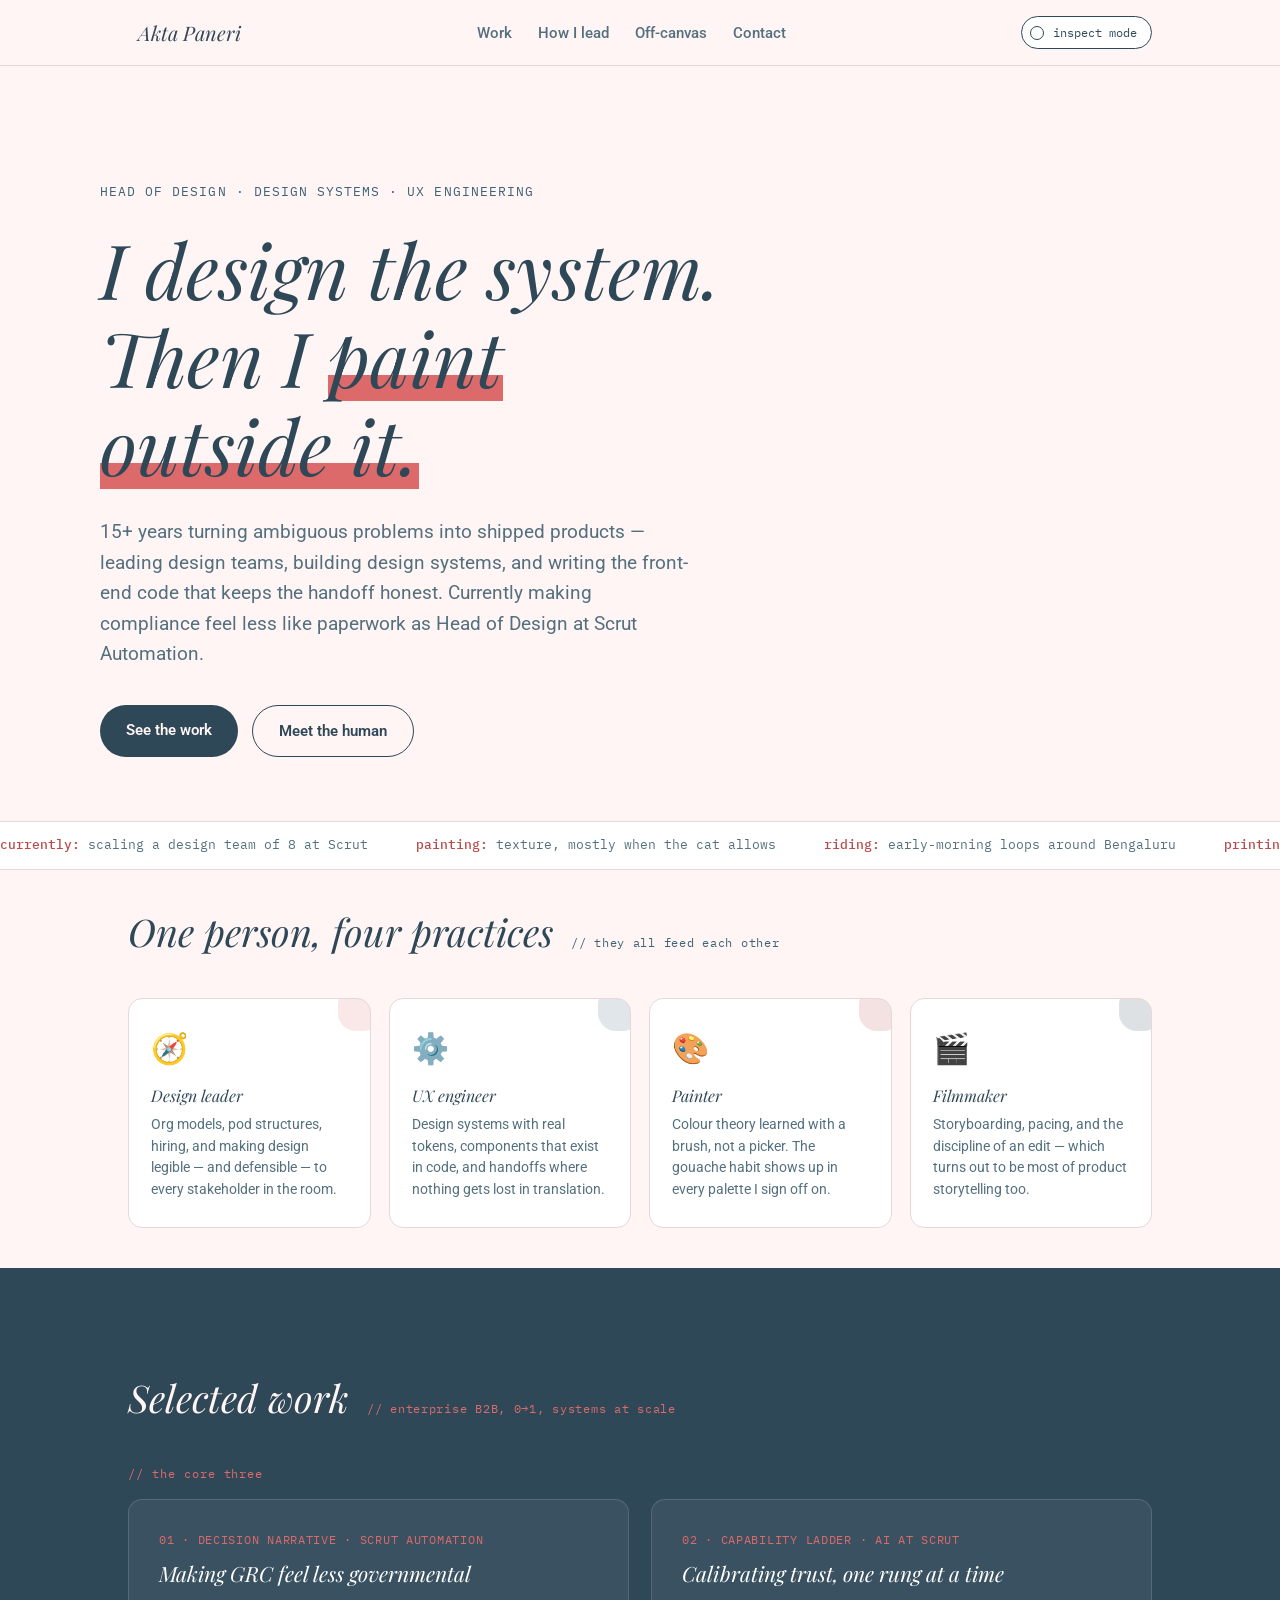
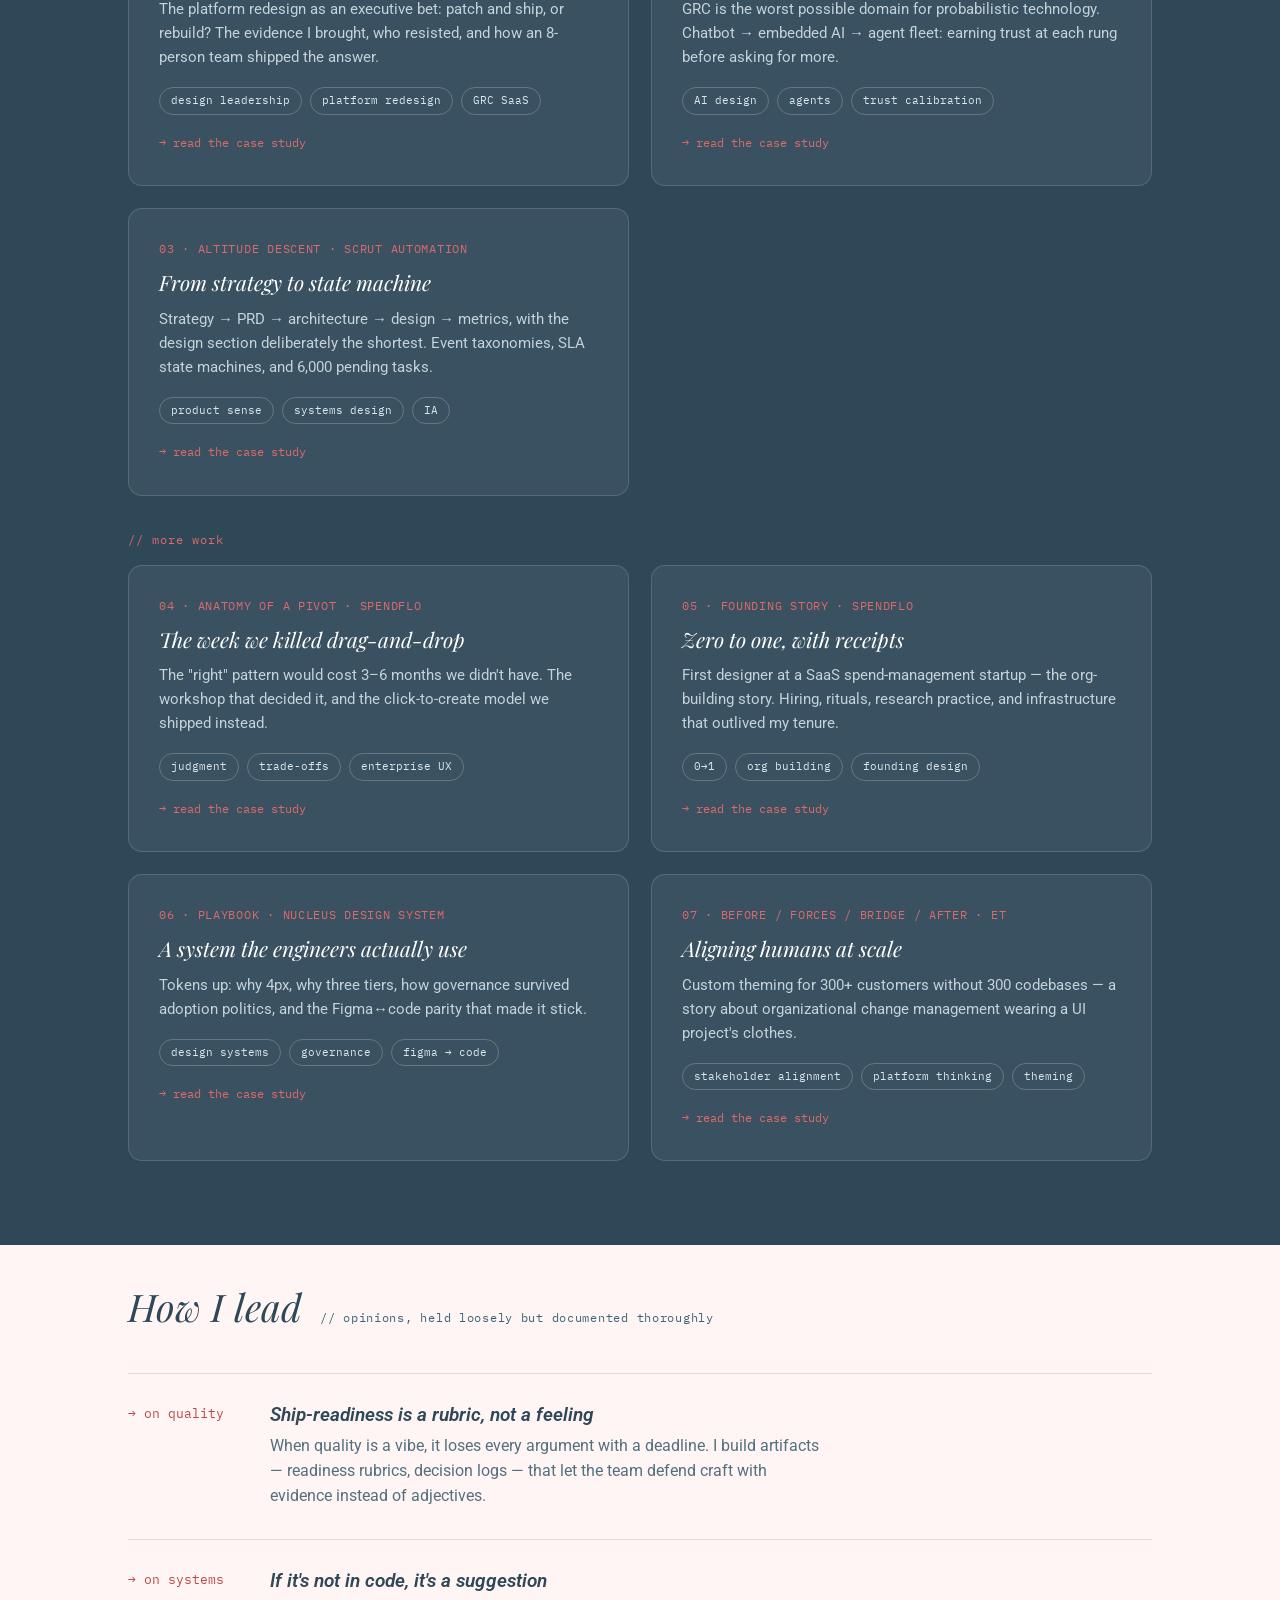
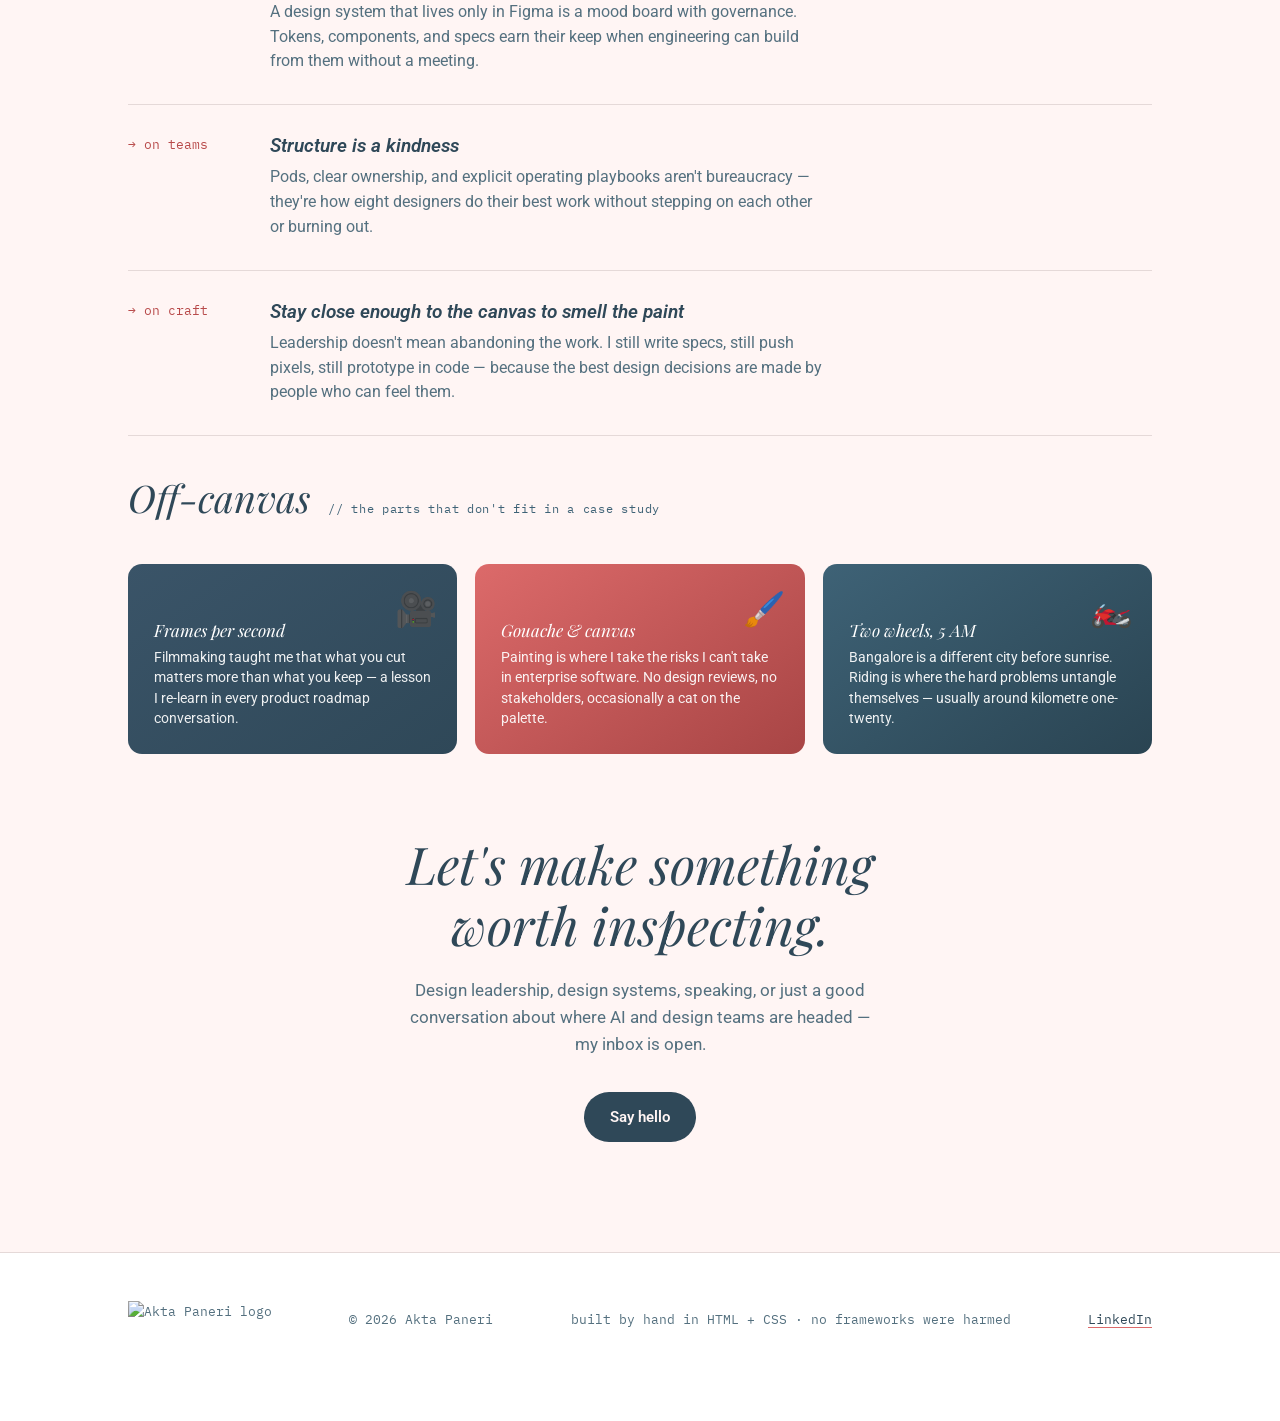
==== commit e5d033fe: "Add files via upload" ====
--- a/index.html
+++ b/index.html
@@ -11,7 +11,7 @@
 <meta property="og:url" content="https://aktapaneri.com">
 <link rel="preconnect" href="https://fonts.googleapis.com">
 <link rel="preconnect" href="https://fonts.gstatic.com" crossorigin>
-<link href="https://fonts.googleapis.com/css2?family=Playfair+Display:ital,wght@0,500;0,700;0,800;1,500&family=Spline+Sans:wght@400;500;600&family=IBM+Plex+Mono:ital,wght@0,400;0,500;1,400&display=swap" rel="stylesheet">
+<link href="https://fonts.googleapis.com/css2?family=Playfair+Display:ital,wght@1,400;1,500&family=Roboto:wght@400;500;600&family=IBM+Plex+Mono:ital,wght@0,400;0,500;1,400&display=swap" rel="stylesheet">
 <link rel="stylesheet" href="styles.css">
 </head>
 <body>
@@ -22,7 +22,7 @@
 
 <header>
   <nav class="nav" aria-label="Main">
-    <a class="logo" href="index.html"><span class="daub" aria-hidden="true"></span>Akta Paneri</a>
+    <a class="logo" href="index.html"><img src="assets/aplogo.svg" class="logo-mark" alt="">Akta Paneri</a>
     <ul class="nav-links">
       <li><a href="#work">Work</a></li>
       <li><a href="#how">How I lead</a></li>
@@ -39,7 +39,7 @@
 
   <!-- HERO -->
   <section class="hero wrap">
-    <p class="eyebrow">HEAD OF DESIGN · DESIGN SYSTEMS · UX ENGINEERING — BANGALORE, IN</p>
+    <p class="eyebrow">HEAD OF DESIGN · DESIGN SYSTEMS · UX ENGINEERING </p>
     <h1 class="spec-target">
       <span class="spec h1-type">font: Playfair Display / clamp(40–76px)</span>
       I design the system.<br>
@@ -62,20 +62,20 @@
   <div class="ticker" aria-label="Currently">
     <div class="ticker-track">
       <span><b>currently:</b> scaling a design team of 8 at Scrut</span>
-      <span><b>painting:</b> gouache, mostly when the cat allows</span>
-      <span><b>riding:</b> early-morning loops around Whitefield</span>
+      <span><b>painting:</b> texture, mostly when the cat allows</span>
+      <span><b>riding:</b> early-morning loops around Bengaluru</span>
       <span><b>printing:</b> 8-bit pixel art in four-colour PLA</span>
-      <span><b>fostering:</b> one extremely opinionated kitten</span>
+      <span><b>fostering:</b> one extremely opinionated mother cat & a kitten</span>
       <span><b>currently:</b> scaling a design team of 8 at Scrut</span>
-      <span><b>painting:</b> gouache, mostly when the cat allows</span>
-      <span><b>riding:</b> early-morning loops around Whitefield</span>
+      <span><b>painting:</b> texture, mostly when the cat allows</span>
+      <span><b>riding:</b> early-morning loops around Bengaluru</span>
       <span><b>printing:</b> 8-bit pixel art in four-colour PLA</span>
-      <span><b>fostering:</b> one extremely opinionated kitten</span>
+      <span><b>fostering:</b> one extremely opinionated mother cat & a kitten</span>
     </div>
   </div>
 
   <!-- IDENTITIES -->
-  <section class="wrap">
+  <section class="wrap paddingtop paddingbottom">
     <div class="section-head">
       <h2>One person, four practices</h2>
       <span class="tag">// they all feed each other</span>
@@ -170,7 +170,7 @@
     </section>
 
   <!-- PRINCIPLES -->
-  <section class="wrap" id="how">
+  <section class="wrap paddingtop" id="how">
     <div class="section-head">
       <h2>How I lead</h2>
       <span class="tag">// opinions, held loosely but documented thoroughly</span>
@@ -208,32 +208,33 @@
   </section>
 
   <!-- BEYOND -->
-  <section class="wrap" id="beyond">
+  <section class="wrap paddingtop paddingbottom" id="beyond">
     <div class="section-head">
       <h2>Off-canvas</h2>
       <span class="tag">// the parts that don't fit in a case study</span>
     </div>
     <div class="beyond-grid">
-      <div class="beyond paint">
-        <span class="glyph" aria-hidden="true">🖌️</span>
-        <h3>Gouache &amp; canvas</h3>
-        <p>Painting is where I take the risks I can't take in enterprise software. No design reviews, no stakeholders, occasionally a cat on the palette.</p>
-      </div>
+     
       <div class="beyond film">
         <span class="glyph" aria-hidden="true">🎥</span>
         <h3>Frames per second</h3>
         <p>Filmmaking taught me that what you cut matters more than what you keep — a lesson I re-learn in every product roadmap conversation.</p>
       </div>
+       <div class="beyond paint">
+        <span class="glyph" aria-hidden="true">🖌️</span>
+        <h3>Gouache &amp; canvas</h3>
+        <p>Painting is where I take the risks I can't take in enterprise software. No design reviews, no stakeholders, occasionally a cat on the palette.</p>
+      </div>
       <div class="beyond cycle">
-        <span class="glyph" aria-hidden="true">🚴</span>
+        <span class="glyph" aria-hidden="true">🏍️</span>
         <h3>Two wheels, 5 AM</h3>
-        <p>Bangalore is a different city before sunrise. Cycling is where the hard problems untangle themselves — usually around kilometre twenty.</p>
+        <p>Bangalore is a different city before sunrise. Riding is where the hard problems untangle themselves — usually around kilometre one-twenty.</p>
       </div>
     </div>
   </section>
 
   <!-- CONTACT -->
-  <section class="contact wrap" id="contact">
+  <section class="contact wrap paddingtop" id="contact">
     <h2>Let's make something worth inspecting.</h2>
     <p>Design leadership, design systems, speaking, or just a good conversation about where AI and design teams are headed — my inbox is open.</p>
     <!-- TODO: replace with your real email -->
@@ -244,16 +245,28 @@
 
 <footer>
   <div class="wrap footer-row">
-    <span>© 2026 Akta Paneri · Bangalore</span>
+    <img src="assets/aplogo.svg" class="logo-mark" alt="Akta Paneri logo">
+    <span>© 2026 Akta Paneri </span>
     <span>built by hand in HTML + CSS · no frameworks were harmed</span>
-    <!-- TODO: replace with your real LinkedIn URL -->
-    <span><a href="https://www.linkedin.com/in/aktapaneri" rel="me">LinkedIn</a></span>
+    
+    <span><a href="https://www.linkedin.com/in/aktapaneri" rel="me">LinkedIn</a> </span>
   </div>
-  <div class="cat" title="quality assurance lead" aria-hidden="true"><div class="f1"></div><div class="f2"></div></div>
-  <div class="kitten" title="junior QA (intern)" aria-hidden="true"><div class="f1"></div><div class="f2"></div></div>
+  <div class="cat" title="Shadow" aria-hidden="true"><div class="f1"></div><div class="f2"></div></div>
+  <div class="kitten" title="Ash" aria-hidden="true"><div class="f1"></div><div class="f2"></div></div>
 </footer>
 
 <span class="grid-note">inspect mode: on · grid 8px · tokens visible</span>
+
+<aside class="token-legend" aria-hidden="true">
+  <h4>tokens</h4>
+  <div class="tk"><span class="sw paper"></span>--paper · #FFF5F4</div>
+  <div class="tk"><span class="sw ink"></span>--ink · #2F4858</div>
+  <div class="tk"><span class="sw soft"></span>--ink-soft · #54707F</div>
+  <div class="tk"><span class="sw accent"></span>--marigold · #DC6A6A</div>
+  <div class="tk"><span class="sw deep"></span>--vermilion · #B84A4A</div>
+  <div class="tk"><span class="sw line"></span>--line · #E5D9D8</div>
+  <div class="ty">display: Playfair 400 italic<br>body: Google Sans/Roboto<br>mono: IBM Plex<br>r: 14 · grid: 8px</div>
+</aside>
 
 </div><!-- /.page -->
 
--- a/styles.css
+++ b/styles.css
@@ -15,7 +15,7 @@
   --radius:14px;
   --max:1080px;
   --font-display:'Playfair Display', Georgia, 'Times New Roman', serif;
-  --font-body:'Spline Sans', sans-serif;
+  --font-body:'Google Sans', 'Google Sans Text', Roboto, sans-serif;
   --font-mono:'IBM Plex Mono', monospace;
 }
 
@@ -32,7 +32,7 @@
 a{color:inherit}
 ::selection{background:var(--marigold);color:var(--ink)}
 
-h1,h2,h3{font-family:var(--font-display);font-weight:800;line-height:1.12;letter-spacing:0}
+h1,h2,h3{font-family:var(--font-display);font-weight:400;font-style:italic;line-height:1.16;letter-spacing:0}
 
 .wrap{max-width:var(--max);margin:0 auto;padding:0 28px}
 
@@ -98,14 +98,11 @@
   padding:16px 28px;max-width:var(--max);margin:0 auto;gap:16px;
 }
 .logo{
-  font-family:var(--font-display);font-weight:800;font-size:19px;text-decoration:none;
+  font-family:var(--font-display);font-weight:400;font-style:italic;font-size:20px;text-decoration:none;
   display:flex;align-items:center;gap:10px;
 }
-.logo .daub{
-  width:16px;height:16px;border-radius:50% 60% 55% 45%;
-  background:var(--marigold);display:inline-block;
-  box-shadow:2px 2px 0 var(--vermilion);
-}
+.logo-mark{height:30px;width:auto;display:block}
+footer .logo-mark{height:36px}
 .nav-links{display:flex;gap:26px;list-style:none}
 .nav-links a{text-decoration:none;font-size:15px;font-weight:500;color:var(--ink-soft);transition:color .15s}
 .nav-links a:hover{color:var(--vermilion)}
@@ -284,7 +281,7 @@
   background:var(--card);border:1px solid var(--line);border-radius:var(--radius);
   padding:24px;text-align:left;
 }
-.outcome .num{font-family:var(--font-display);font-weight:800;font-size:34px;color:var(--vermilion);line-height:1}
+.outcome .num{font-family:var(--font-display);font-weight:400;font-style:italic;font-size:34px;color:var(--vermilion);line-height:1}
 .outcome .label{font-size:13.5px;color:var(--ink-soft);margin-top:10px}
 
 /* screenshot placeholders / gallery */
@@ -337,6 +334,109 @@
 .project-nav .title{font-weight:600;margin-top:8px;font-size:16px}
 .project-nav a.next{text-align:right}
 
+
+/* ============================================================
+   INSPECT MODE — FULL COVERAGE
+   Every container gets an outline + token label via ::before.
+   No extra markup needed; labels are CSS-generated per component.
+   ============================================================ */
+#inspect:checked ~ .page main section,
+#inspect:checked ~ .page header,
+#inspect:checked ~ .page footer,
+#inspect:checked ~ .page .ticker,
+#inspect:checked ~ .page .identity,
+#inspect:checked ~ .page .work-card,
+#inspect:checked ~ .page .principle,
+#inspect:checked ~ .page .beyond,
+#inspect:checked ~ .page .outcome,
+#inspect:checked ~ .page .meta-sheet,
+#inspect:checked ~ .page .pdf-banner,
+#inspect:checked ~ .page .project-nav a,
+#inspect:checked ~ .page .shot .placeholder,
+#inspect:checked ~ .page .shot .frame,
+#inspect:checked ~ .page .btn{
+  outline:1px dashed var(--spec);
+  outline-offset:3px;
+  position:relative;
+}
+
+/* the label chip */
+/* header must stay sticky — the blanket position:relative above would break it.
+   sticky is itself a positioned context, so the ::before label still anchors fine. */
+#inspect:checked ~ .page header{position:sticky}
+
+#inspect:checked ~ .page main section::before,
+#inspect:checked ~ .page header::before,
+#inspect:checked ~ .page footer::before,
+#inspect:checked ~ .page .ticker::before,
+#inspect:checked ~ .page .identity::before,
+#inspect:checked ~ .page .work-card::before,
+#inspect:checked ~ .page .principle::before,
+#inspect:checked ~ .page .beyond::before,
+#inspect:checked ~ .page .outcome::before,
+#inspect:checked ~ .page .meta-sheet::before,
+#inspect:checked ~ .page .pdf-banner::before,
+#inspect:checked ~ .page .project-nav a::before,
+#inspect:checked ~ .page .shot .placeholder::before,
+#inspect:checked ~ .page .shot .frame::before,
+#inspect:checked ~ .page .btn::before{
+  position:absolute;top:-10px;left:8px;z-index:20;
+  font-family:var(--font-mono);font-size:10px;font-weight:500;
+  line-height:1;letter-spacing:.02em;
+  color:var(--spec);background:var(--card);
+  border:1px solid var(--spec);border-radius:4px;
+  padding:3px 7px;white-space:nowrap;pointer-events:none;
+}
+
+/* per-component token labels */
+#inspect:checked ~ .page main section::before{content:"section · pad 108/0/84 · max-w var(--max)"}
+#inspect:checked ~ .page .hero::before{content:"hero · pad 116/0/64 · h1 clamp(40\2013 76)"}
+#inspect:checked ~ .page .project-hero::before{content:"project-hero · pad 100/0/48"}
+#inspect:checked ~ .page .contact::before{content:"contact · centered · pad-b 110"}
+#inspect:checked ~ .page header::before{content:"header · sticky · blur(8px) · bg paper/88%"; top:auto;bottom:-10px}
+#inspect:checked ~ .page footer::before{content:"footer · pad 48/0/84 · bg var(--card)"}
+#inspect:checked ~ .page .ticker::before{content:"ticker · mono 13 · loop 28s linear"}
+#inspect:checked ~ .page .identity::before{content:"card.identity · r var(--radius) · pad 26/22"}
+#inspect:checked ~ .page .work-card::before{content:"card.work · r14 · pad 30 · bg #fff/5%"}
+#inspect:checked ~ .page .principle::before{content:"row.principle · grid 120px/1fr · pad 30/0"}
+#inspect:checked ~ .page .beyond::before{content:"card.beyond · r14 · pad 26 · gradient 145deg"}
+#inspect:checked ~ .page .outcome::before{content:"stat.outcome · r14 · pad 24 · num: display/800"}
+#inspect:checked ~ .page .meta-sheet::before{content:"sheet.meta · grid 3col · gap 0/36"}
+#inspect:checked ~ .page .pdf-banner::before{content:"banner.pdf · bg var(--ink) · pad 36"}
+#inspect:checked ~ .page .project-nav a::before{content:"nav.project · r14 · pad 24"}
+#inspect:checked ~ .page .shot .placeholder::before{content:"figure.shot · 16:9 · dashed 2 var(--line)"}
+#inspect:checked ~ .page .shot .frame::before{content:"figure.shot · r14 · shadow 0/14/36 ink/7%"}
+#inspect:checked ~ .page .btn::before{content:"btn · r99 · pad 13/26 · 600"}
+
+/* don't double-label: in-flow .spec spans + dashed targets still work on top */
+
+/* token legend panel — fixed, bottom-right, only in inspect mode */
+.token-legend{display:none}
+#inspect:checked ~ .page .token-legend{
+  display:block;position:fixed;right:18px;bottom:18px;z-index:99;
+  background:var(--card);border:1px solid var(--spec);border-radius:10px;
+  padding:14px 16px;width:230px;
+  font-family:var(--font-mono);font-size:11px;color:var(--ink);
+  box-shadow:0 10px 30px rgba(47,72,88,.18);
+}
+.token-legend h4{
+  font-family:var(--font-mono);font-weight:500;font-size:10px;
+  letter-spacing:.08em;color:var(--spec);margin:0 0 10px;text-transform:uppercase;
+}
+.token-legend .tk{display:flex;align-items:center;gap:8px;margin-bottom:6px}
+.token-legend .sw{width:13px;height:13px;border-radius:4px;border:1px solid var(--line);flex:none}
+.token-legend .sw.paper{background:var(--paper)}
+.token-legend .sw.ink{background:var(--ink)}
+.token-legend .sw.soft{background:var(--ink-soft)}
+.token-legend .sw.accent{background:var(--marigold)}
+.token-legend .sw.deep{background:var(--vermilion)}
+.token-legend .sw.line{background:var(--line)}
+.token-legend .ty{margin-top:10px;padding-top:10px;border-top:1px solid var(--line);line-height:1.7}
+
+@media (max-width:700px){
+  #inspect:checked ~ .page .token-legend{display:none} /* too cramped on mobile */
+}
+
 /* ============================================================
    FOOTER + THE CAT
    ============================================================ */
@@ -354,8 +454,8 @@
 /* pixel cat — black & orange tortie, two-frame walk cycle, zero JS.
    Each frame is one box-shadow pixel map; .f1/.f2 alternate via steps(). */
 .cat{
-  --cat-black:#181210;
-  --cat-orange:#E8762D;
+  --cat-black:var(--ink);      /* #2F4858 */
+  --cat-orange:var(--marigold); /* #DC6A6A */
   position:absolute;bottom:14px;left:-120px;
   width:102px;height:48px;
   animation:prowl 30s linear infinite;
@@ -407,6 +507,8 @@
   animation:stepB .38s steps(1) infinite;
 }
 
+.paddingtop {  padding-top: 40px; }
+.paddingbottom { padding-bottom: 40px; }
 /* ============================================================
    ACCESSIBILITY + RESPONSIVE
    ============================================================ */
